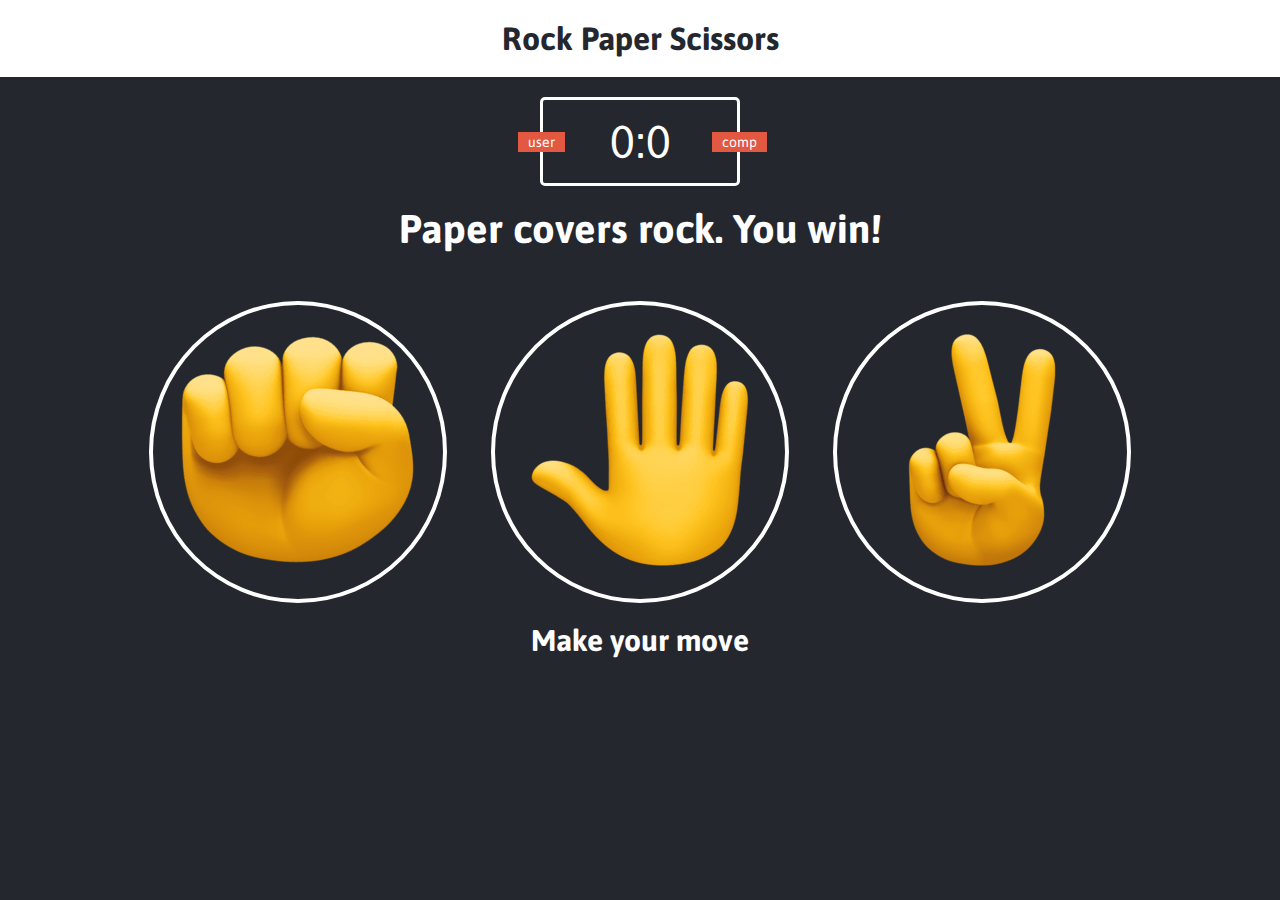
==== rock-paper-sissor/index.html @ eb9e0610 "completed with html and css part" ====
<!DOCTYPE html>
<html lang="en">
<head>
    <meta charset="UTF-8">
    <meta http-equiv="X-UA-Compatible" content="IE=edge">
    <meta name="viewport" content="width=device-width, initial-scale=1.0">
    <title>Rock Paper Scissors</title>
    <link rel="stylesheet" href="style.css">
</head>
<body>
    <header>
        <h1>Rock Paper Scissors</h1>
    </header>
    <div class="score-board">
        <div id="user-label" class="badge">user</div>
        <div id="computer-label" class="badge">comp</div>
        <span id="user-score">0</span>:<span id="computer-score">0</span>
    </div>
    <div class="result">
        <p>Paper covers rock. You win!</p>
    </div>
    <div class="choices">
        <div class="choice" id="r">
            <img src="./images/stone.png" alt="rock">
        </div>
        <div class="choice" id="p">
            <img src="./images/paper.png" alt="paper">
        </div>
        <div class="choice" id="s">
            <img src="./images/scissor.png" alt="scissor">
        </div>
    </div>
    <div>
        <p id="action-message">Make your move</p>
    </div>
</body>
</html>
---- rock-paper-sissor/style.css ----
@import url('https://fonts.googleapis.com/css2?family=Asap:wght@500&display=swap');
*{
    margin: 0;
    padding: 0;
    box-sizing: border-box;
}

body{
    background-color: #24272e;
}

header {
    background-color: white;
    padding: 20px;
}

header h1{
    color: #24272e;
    text-align: center;
    font-family: "Asap", sans-serif;

}

.score-board{
    margin: 20px auto;
    border: 3px solid white;
    border-radius: 5px;
    text-align: center;
    width: 200px;
    color: white;
    font-size: 46px;
    padding: 15px 20px;
    font-family: "Asap", sans-serif;
    position: relative;
}

.badge{
    background-color: #e25840;
    color: white;
    font-size: 14px;
    padding: 2px 10px;
    font-family: "Asap", sans-serif;
}

#user-label{
    position: absolute;
    top: 32px;
    left: -25px;
}
#computer-label{
    position: absolute;
    top: 32px;
    right: -30px;
}

.result{
    font-size: 40px;
    color: white;
}
.result p{
    text-align: center;
    font-weight: bold;
    font-family: Asap, sans-serif;
}
.choices{
    margin-top: 50px;
    text-align: center;
}

.choice{
    border: 4px solid white;
    border-radius: 50%;
    margin: 0 20px;
    padding: 25px;
    display: inline-block;
    transition: all 0.3 ease;
    max-width: 85%;
}

.choice:hover{
    cursor: pointer;
    background-color:#e25840 ;
}

#action-message{
    text-align: center;
    color: white;
    font-family: Asap, sans-serif;
    font-weight: bold;
    font-size: 30px;
    margin-top:20px ;
}
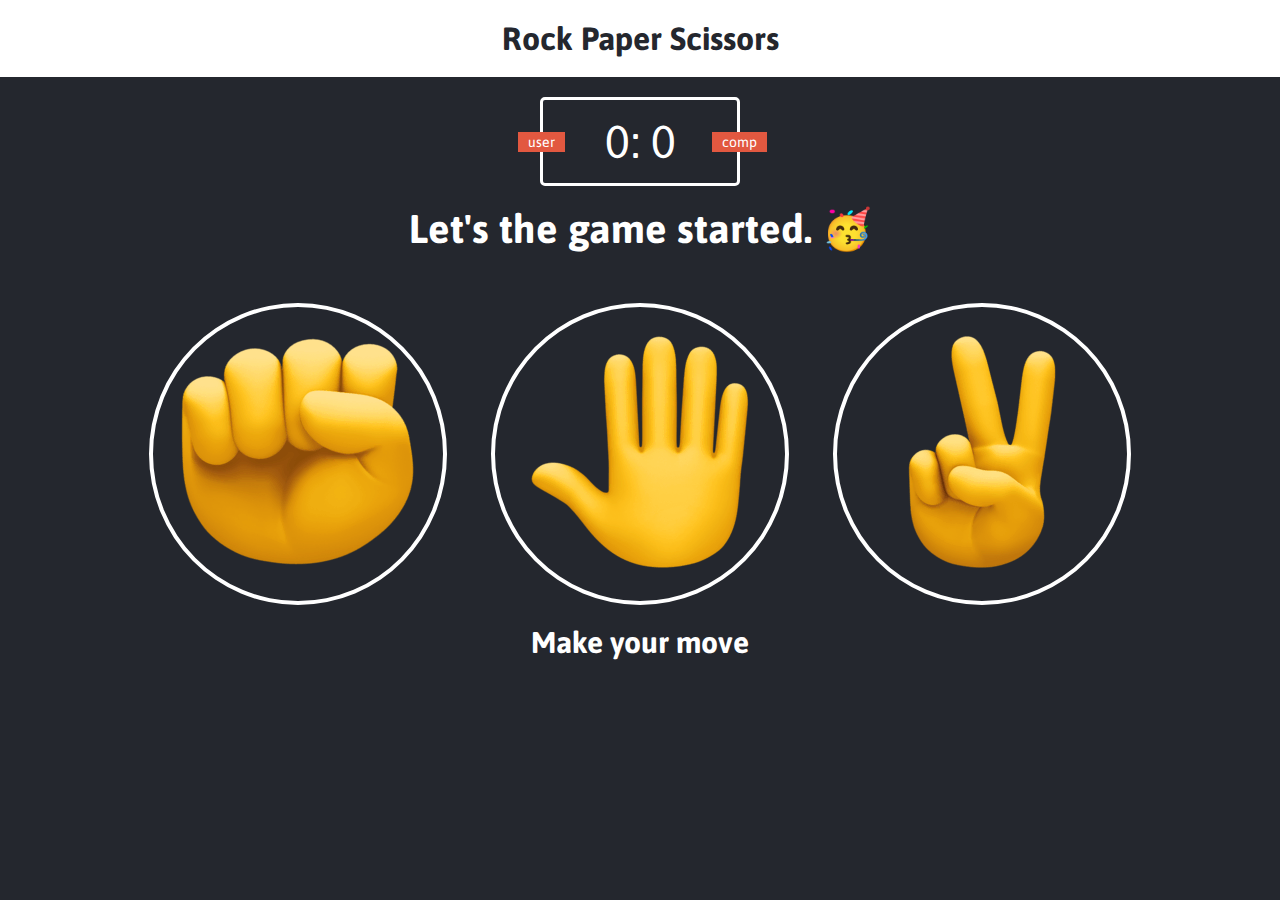
==== commit 8538a4e3: "completed rock paper scissor game" ====
--- a/rock-paper-sissor/index.html
+++ b/rock-paper-sissor/index.html
@@ -14,10 +14,11 @@
     <div class="score-board">
         <div id="user-label" class="badge">user</div>
         <div id="computer-label" class="badge">comp</div>
-        <span id="user-score">0</span>:<span id="computer-score">0</span>
+        <span id="user-score">0</span>:
+        <span id="computer-score">0</span>
     </div>
     <div class="result">
-        <p>Paper covers rock. You win!</p>
+        <p>Let's the game started. 🥳</p>
     </div>
     <div class="choices">
         <div class="choice" id="r">
@@ -33,5 +34,6 @@
     <div>
         <p id="action-message">Make your move</p>
     </div>
+    <script src="app.js" charset="utf-8"> </script>
 </body>
 </html>--- a/rock-paper-sissor/style.css
+++ b/rock-paper-sissor/style.css
@@ -89,4 +89,31 @@
     font-weight: bold;
     font-size: 30px;
     margin-top:20px ;
-}+}
+
+.green-glow{
+    border: 4px solid #4dcc7d;
+    box-shadow: 0 0 10px #31b43a;
+}
+
+.red-glow{
+    border: 4px solid #fc121b;
+    box-shadow: 0 0 10px #d01115;
+}
+
+.grey-glow{
+    border: 4px solid #464647;
+    box-shadow: 0 0 10px #25292b;
+}
+
+@media screen and (max-width: 600px){
+    .score-board{
+        width: 150px;
+    }
+    .choice{
+        max-width: 100%;
+    }
+    
+}
+
+    
